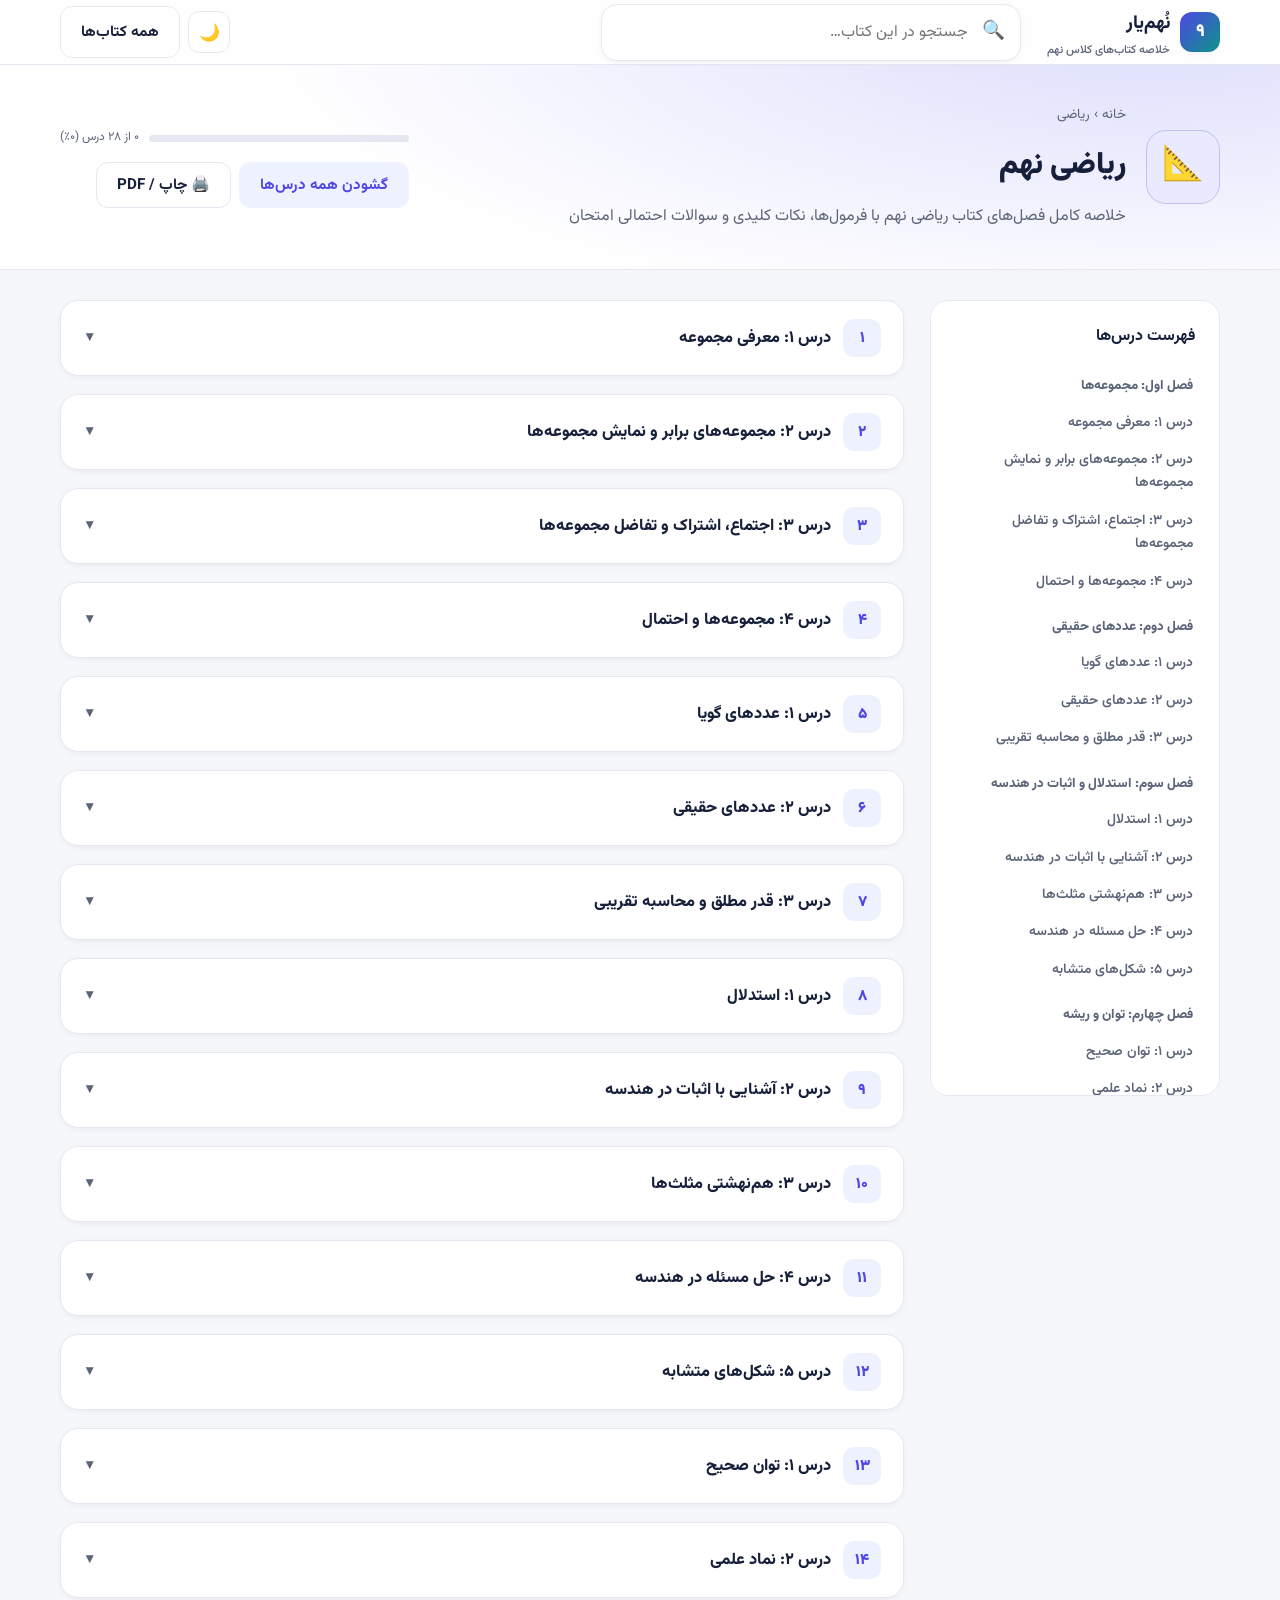
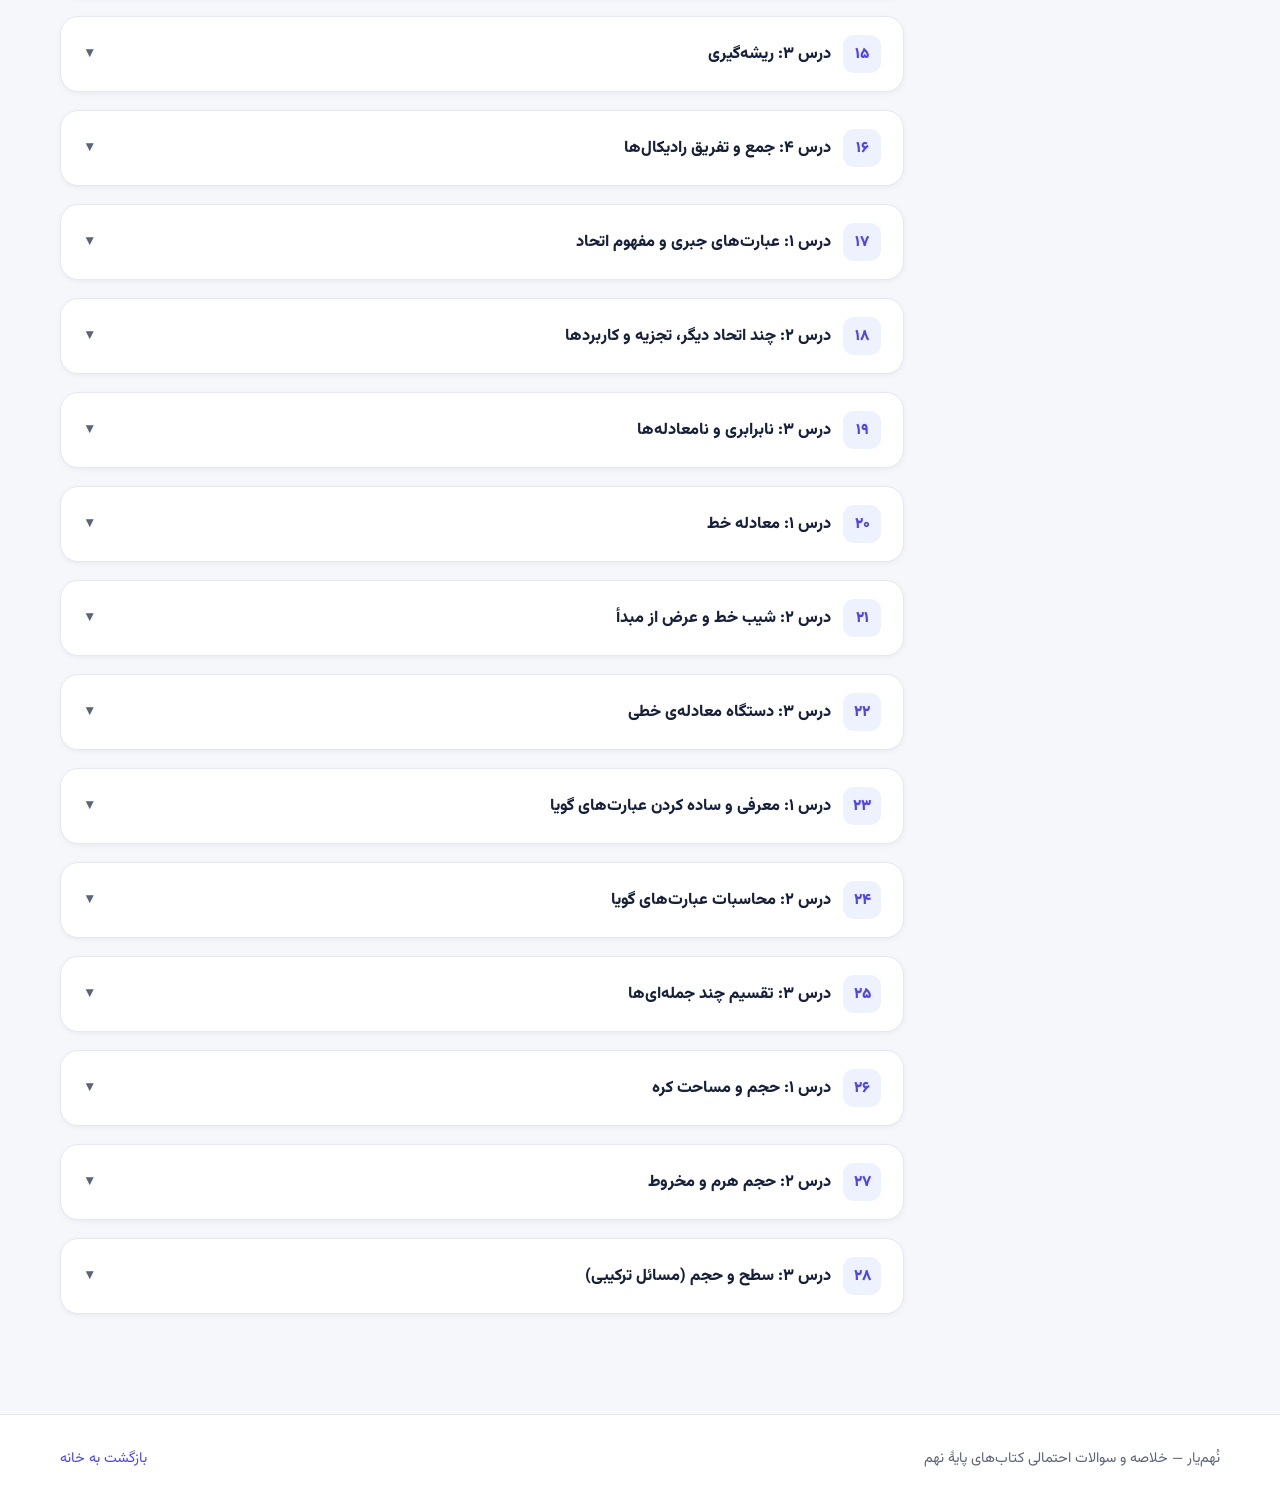
==== book.html @ f3aadf69 "نُهم‌یار: خلاصه جامع کتاب‌های نهم + سوالات احتمالی + سایت GitHub Pages Co-authored-by: arena-agent <" ====
<!DOCTYPE html>
<html lang="fa" dir="rtl" data-theme="light">
<head>
  <meta charset="UTF-8">
  <meta name="viewport" content="width=device-width, initial-scale=1.0">
  <title>کتاب | نُهم‌یار</title>
  <meta name="description" content="خلاصه درس‌به‌درس، نکات کلیدی و سوالات احتمالی امتحان با پاسخ — کتاب‌های پایه نهم.">
  <link rel="icon" href="data:image/svg+xml,<svg xmlns='http://www.w3.org/2000/svg' viewBox='0 0 100 100'><rect width='100' height='100' rx='24' fill='%234f46e5'/><text x='50' y='68' font-size='52' text-anchor='middle' fill='white' font-family='sans-serif' font-weight='bold'>۹</text></svg>">
  <link rel="preconnect" href="https://fonts.googleapis.com">
  <link rel="preconnect" href="https://fonts.gstatic.com" crossorigin>
  <link href="https://fonts.googleapis.com/css2?family=Vazirmatn:wght@300;400;500;700;800;900&display=swap" rel="stylesheet">
  <link rel="stylesheet" href="assets/css/style.css">
</head>
<body>

  <header class="site-header">
    <div class="header-inner">
      <a class="brand" href="index.html">
        <span class="brand-logo">۹</span>
        <span>نُهم‌یار<small>خلاصه کتاب‌های کلاس نهم</small></span>
      </a>
      <div class="search-box" style="flex:1;max-width:420px;margin:0 12px">
        <span class="search-ico">🔍</span>
        <input type="search" id="bookSearch" placeholder="جستجو در این کتاب…" autocomplete="off">
        <div class="search-results" id="bookSearchResults"></div>
      </div>
      <div class="header-actions">
        <button class="icon-btn" id="themeToggle" type="button" aria-label="تغییر تم">🌙</button>
        <a class="btn btn-ghost" href="index.html">همه کتاب‌ها</a>
      </div>
    </div>
  </header>

  <section class="book-hero" id="bookHero"></section>

  <div class="book-layout" id="bookRoot">
    <aside class="toc" id="bookToc"></aside>
    <main class="lessons" id="lessonsWrap"></main>
  </div>

  <footer class="site-footer">
    <div class="footer-inner">
      <div>نُهم‌یار — خلاصه و سوالات احتمالی کتاب‌های پایهٔ نهم</div>
      <div><a href="index.html">بازگشت به خانه</a></div>
    </div>
  </footer>

  <button class="back-top" id="backTop" type="button" aria-label="بازگشت به بالا">▲</button>

  <script src="assets/js/meta.js"></script>
  <script src="assets/js/data/math.js"></script>
  <script src="assets/js/data/science.js"></script>
  <script src="assets/js/data/farsi.js"></script>
  <script src="assets/js/data/arabi.js"></script>
  <script src="assets/js/data/english.js"></script>
  <script src="assets/js/data/social.js"></script>
  <script src="assets/js/data/quran.js"></script>
  <script src="assets/js/data/payam.js"></script>
  <script src="assets/js/data/defa.js"></script>
  <script src="assets/js/data/tech.js"></script>
  <script src="assets/js/data/honar.js"></script>
  <script src="assets/js/data/negaresh.js"></script>
  <script src="assets/js/app.js"></script>
</body>
</html>
---- assets/css/style.css ----
/* ===== نُهم‌یار | استایل کلی ===== */
:root {
  --bg: #f6f7fb;
  --bg-soft: #ffffff;
  --bg-raised: #ffffff;
  --text: #17203a;
  --text-soft: #5b6478;
  --primary: #4f46e5;
  --primary-soft: #eef2ff;
  --accent: #0d9488;
  --accent-soft: #ccfbf1;
  --warn: #d97706;
  --danger: #dc2626;
  --border: #e5e8f0;
  --shadow: 0 10px 30px -12px rgba(23, 32, 58, 0.14);
  --shadow-sm: 0 2px 10px -4px rgba(23, 32, 58, 0.12);
  --radius: 18px;
  --radius-sm: 12px;
  --font: "Vazirmatn", "Segoe UI", Tahoma, sans-serif;
  --header-h: 64px;
}
html[data-theme="dark"] {
  --bg: #0f1422;
  --bg-soft: #171d2f;
  --bg-raised: #1c2438;
  --text: #e8ecf6;
  --text-soft: #9aa5bd;
  --primary: #818cf8;
  --primary-soft: #232a4d;
  --accent: #2dd4bf;
  --accent-soft: #12352f;
  --warn: #fbbf24;
  --danger: #f87171;
  --border: #2a3350;
  --shadow: 0 10px 30px -12px rgba(0, 0, 0, 0.5);
  --shadow-sm: 0 2px 10px -4px rgba(0, 0, 0, 0.4);
}

* { box-sizing: border-box; }
html { scroll-behavior: smooth; }
body {
  margin: 0;
  font-family: var(--font);
  background: var(--bg);
  color: var(--text);
  line-height: 2;
  -webkit-font-smoothing: antialiased;
}
a { color: var(--primary); text-decoration: none; }
a:hover { text-decoration: underline; }
img { max-width: 100%; }
::selection { background: var(--primary); color: #fff; }

/* ===== هدر ===== */
.site-header {
  position: sticky; top: 0; z-index: 50;
  background: color-mix(in srgb, var(--bg-soft) 85%, transparent);
  backdrop-filter: blur(14px);
  border-bottom: 1px solid var(--border);
}
.header-inner {
  max-width: 1200px; margin: 0 auto; padding: 0 20px;
  height: var(--header-h); display: flex; align-items: center; gap: 14px;
}
.brand { display: flex; align-items: center; gap: 10px; color: var(--text); font-weight: 800; font-size: 1.15rem; }
.brand:hover { text-decoration: none; }
.brand-logo {
  width: 40px; height: 40px; border-radius: 12px; flex: none;
  background: linear-gradient(135deg, var(--primary), var(--accent));
  color: #fff; display: grid; place-items: center; font-size: 1.1rem; font-weight: 900;
  box-shadow: var(--shadow-sm);
}
.brand small { display: block; font-size: 0.72rem; color: var(--text-soft); font-weight: 500; line-height: 1.4; }
.header-actions { margin-inline-start: auto; display: flex; gap: 8px; align-items: center; }

.icon-btn {
  width: 42px; height: 42px; border-radius: 12px; border: 1px solid var(--border);
  background: var(--bg-soft); color: var(--text); cursor: pointer; font-size: 1.05rem;
  display: grid; place-items: center; transition: 0.2s;
}
.icon-btn:hover { border-color: var(--primary); color: var(--primary); transform: translateY(-1px); }

/* ===== دکمه‌ها ===== */
.btn {
  display: inline-flex; align-items: center; gap: 8px; justify-content: center;
  padding: 10px 20px; border-radius: 12px; border: 1px solid transparent;
  font-family: var(--font); font-size: 0.95rem; font-weight: 700; cursor: pointer; transition: 0.2s;
}
.btn-primary { background: var(--primary); color: #fff; box-shadow: var(--shadow-sm); }
.btn-primary:hover { filter: brightness(1.08); text-decoration: none; transform: translateY(-1px); }
.btn-ghost { background: transparent; border-color: var(--border); color: var(--text); }
.btn-ghost:hover { border-color: var(--primary); color: var(--primary); text-decoration: none; }
.btn-soft { background: var(--primary-soft); color: var(--primary); }
.btn-soft:hover { text-decoration: none; filter: brightness(0.97); }

/* ===== هیرو ===== */
.hero {
  position: relative; overflow: hidden;
  background:
    radial-gradient(1000px 400px at 85% -10%, color-mix(in srgb, var(--primary) 22%, transparent), transparent),
    radial-gradient(700px 320px at 10% 110%, color-mix(in srgb, var(--accent) 18%, transparent), transparent),
    var(--bg-soft);
  border-bottom: 1px solid var(--border);
}
.hero-inner { max-width: 1200px; margin: 0 auto; padding: 56px 20px 48px; }
.hero h1 { font-size: clamp(1.7rem, 4vw, 2.6rem); line-height: 1.7; margin: 0 0 10px; font-weight: 900; }
.hero h1 .grad {
  background: linear-gradient(90deg, var(--primary), var(--accent));
  -webkit-background-clip: text; background-clip: text; color: transparent;
}
.hero p.lead { color: var(--text-soft); font-size: 1.05rem; max-width: 720px; margin: 0 0 26px; }
.hero-badges { display: flex; flex-wrap: wrap; gap: 10px; margin-top: 22px; }
.badge {
  display: inline-flex; align-items: center; gap: 6px; padding: 6px 14px;
  border-radius: 999px; background: var(--bg-raised); border: 1px solid var(--border);
  font-size: 0.85rem; color: var(--text-soft); font-weight: 600;
}

/* ===== جستجو ===== */
.search-box { position: relative; max-width: 640px; }
.search-box input {
  width: 100%; padding: 15px 52px 15px 18px; border-radius: 16px;
  border: 1.5px solid var(--border); background: var(--bg-raised); color: var(--text);
  font-family: var(--font); font-size: 1rem; outline: none; box-shadow: var(--shadow-sm);
  transition: 0.2s;
}
.search-box input:focus { border-color: var(--primary); box-shadow: 0 0 0 4px color-mix(in srgb, var(--primary) 18%, transparent); }
.search-box .search-ico {
  position: absolute; inset-inline-start: 16px; top: 50%; transform: translateY(-50%);
  color: var(--text-soft); pointer-events: none; font-size: 1.15rem;
}
.search-results {
  position: absolute; top: calc(100% + 8px); inset-inline: 0; z-index: 60;
  background: var(--bg-raised); border: 1px solid var(--border); border-radius: 16px;
  box-shadow: var(--shadow); max-height: 420px; overflow: auto; display: none;
}
.search-results.open { display: block; }
.sr-item { padding: 12px 16px; border-bottom: 1px solid var(--border); cursor: pointer; }
.sr-item:last-child { border-bottom: 0; }
.sr-item:hover { background: var(--primary-soft); }
.sr-item .t { font-weight: 700; font-size: 0.95rem; }
.sr-item .s { color: var(--text-soft); font-size: 0.82rem; line-height: 1.8; }
.sr-item mark { background: color-mix(in srgb, var(--accent) 30%, transparent); color: inherit; border-radius: 4px; padding: 0 2px; }
.sr-empty { padding: 18px; text-align: center; color: var(--text-soft); }

/* ===== بخش‌ها ===== */
.section { max-width: 1200px; margin: 0 auto; padding: 42px 20px; }
.section-head { display: flex; align-items: baseline; gap: 12px; margin-bottom: 22px; flex-wrap: wrap; }
.section-head h2 { margin: 0; font-size: 1.45rem; font-weight: 900; }
.section-head p { margin: 0; color: var(--text-soft); font-size: 0.95rem; }

/* ===== کارت کتاب‌ها ===== */
.books-grid {
  display: grid; gap: 18px;
  grid-template-columns: repeat(auto-fill, minmax(270px, 1fr));
}
.book-card {
  position: relative; display: flex; flex-direction: column; gap: 12px;
  background: var(--bg-raised); border: 1px solid var(--border); border-radius: var(--radius);
  padding: 20px; box-shadow: var(--shadow-sm); transition: 0.22s; color: var(--text);
  overflow: hidden;
}
.book-card:hover { transform: translateY(-4px); box-shadow: var(--shadow); text-decoration: none; border-color: color-mix(in srgb, var(--c, var(--primary)) 45%, var(--border)); }
.book-card::before {
  content: ""; position: absolute; inset: 0 0 auto 0; height: 4px;
  background: linear-gradient(90deg, var(--c, var(--primary)), transparent);
}
.bc-top { display: flex; align-items: center; gap: 12px; }
.bc-icon {
  width: 52px; height: 52px; border-radius: 15px; flex: none; display: grid; place-items: center;
  font-size: 1.55rem; background: color-mix(in srgb, var(--c, var(--primary)) 14%, var(--bg-soft));
  border: 1px solid color-mix(in srgb, var(--c, var(--primary)) 30%, var(--border));
}
.bc-title { font-weight: 900; font-size: 1.12rem; }
.bc-tag { display: inline-block; font-size: 0.78rem; color: var(--c, var(--primary)); font-weight: 700; }
.bc-desc { color: var(--text-soft); font-size: 0.88rem; line-height: 1.9; margin: 0; flex: 1; }
.bc-foot { display: flex; align-items: center; justify-content: space-between; gap: 10px; }
.progress { flex: 1; height: 7px; border-radius: 99px; background: var(--border); overflow: hidden; }
.progress i { display: block; height: 100%; width: 0; border-radius: 99px; background: var(--c, var(--primary)); transition: width 0.4s; }
.progress-label { font-size: 0.76rem; color: var(--text-soft); white-space: nowrap; }

/* ===== صفحه کتاب ===== */
.book-hero {
  background:
    radial-gradient(900px 300px at 90% -20%, color-mix(in srgb, var(--c, var(--primary)) 22%, transparent), transparent),
    var(--bg-soft);
  border-bottom: 1px solid var(--border);
}
.book-hero-inner { max-width: 1200px; margin: 0 auto; padding: 36px 20px; display: flex; gap: 20px; align-items: center; flex-wrap: wrap; }
.book-hero .bc-icon { width: 74px; height: 74px; font-size: 2.1rem; border-radius: 20px; }
.book-hero h1 { margin: 0; font-size: 1.9rem; font-weight: 900; }
.book-hero .sub { color: var(--text-soft); margin: 4px 0 0; }
.breadcrumb { font-size: 0.85rem; color: var(--text-soft); margin-bottom: 8px; }
.breadcrumb a { color: var(--text-soft); }
.book-progress-wrap { min-width: 220px; flex: 1; max-width: 380px; }

.book-layout {
  max-width: 1200px; margin: 0 auto; padding: 30px 20px 70px;
  display: grid; grid-template-columns: 290px 1fr; gap: 26px; align-items: start;
}

/* سایدبار */
.toc {
  position: sticky; top: calc(var(--header-h) + 16px);
  background: var(--bg-raised); border: 1px solid var(--border); border-radius: var(--radius);
  padding: 16px; max-height: calc(100vh - var(--header-h) - 40px); overflow: auto;
}
.toc h3 { margin: 4px 8px 12px; font-size: 1rem; }
.toc-group { margin-bottom: 6px; }
.toc-group > .g-title {
  font-size: 0.83rem; font-weight: 800; color: var(--text-soft);
  padding: 8px 10px 4px; display: block;
}
.toc a {
  display: flex; align-items: center; gap: 8px; padding: 7px 10px; border-radius: 10px;
  color: var(--text-soft); font-size: 0.86rem; font-weight: 600; line-height: 1.7;
}
.toc a:hover { background: var(--primary-soft); color: var(--primary); text-decoration: none; }
.toc a.active { background: var(--primary); color: #fff; }
.toc a .done { color: var(--accent); font-size: 0.85rem; margin-inline-start: auto; }
.toc a.active .done { color: #fff; }

/* محتوای دروس */
.lessons { display: flex; flex-direction: column; gap: 18px; min-width: 0; }
.chapter-head {
  display: flex; align-items: center; gap: 12px; margin: 18px 4px 2px; scroll-margin-top: 90px;
}
.chapter-head h2 {
  margin: 0; font-size: 1.25rem; font-weight: 900;
}
.chapter-head .line { flex: 1; height: 2px; background: linear-gradient(90deg, var(--c, var(--primary)), transparent); border-radius: 99px; opacity: 0.5; }

.lesson-card {
  background: var(--bg-raised); border: 1px solid var(--border); border-radius: var(--radius);
  overflow: hidden; scroll-margin-top: 90px; box-shadow: var(--shadow-sm);
}
.lesson-card > summary {
  list-style: none; cursor: pointer; padding: 18px 22px; display: flex; align-items: center; gap: 12px;
  user-select: none;
}
.lesson-card > summary::-webkit-details-marker { display: none; }
.lesson-card > summary:hover { background: color-mix(in srgb, var(--primary) 5%, transparent); }
.lesson-num {
  width: 38px; height: 38px; border-radius: 11px; flex: none; display: grid; place-items: center;
  background: var(--primary-soft); color: var(--primary); font-weight: 900; font-size: 0.95rem;
}
.lesson-title { font-weight: 800; font-size: 1.02rem; flex: 1; }
.chev { color: var(--text-soft); transition: transform 0.25s; font-size: 0.85rem; }
.lesson-card[open] .chev { transform: rotate(180deg); }
.lesson-body { padding: 4px 22px 22px; border-top: 1px dashed var(--border); }

.mark-read {
  display: inline-flex; align-items: center; gap: 8px; cursor: pointer; user-select: none;
  font-size: 0.85rem; color: var(--text-soft); font-weight: 700;
  border: 1px solid var(--border); border-radius: 999px; padding: 6px 14px; transition: 0.2s;
}
.mark-read:hover { border-color: var(--accent); color: var(--accent); }
.mark-read input { accent-color: var(--accent); width: 16px; height: 16px; cursor: pointer; }
.mark-read.checked { background: var(--accent-soft); border-color: var(--accent); color: var(--accent); }

.lesson-summary { font-size: 0.98rem; }
.lesson-summary p { margin: 12px 0; }
.lesson-summary ul, .lesson-summary ol { padding-inline-start: 1.4em; margin: 10px 0; }
.lesson-summary li { margin: 6px 0; }
.lesson-summary b, .lesson-summary strong { color: var(--text); }
.lesson-summary .formula {
  display: inline-block; direction: ltr; background: var(--primary-soft); color: var(--primary);
  padding: 2px 12px; border-radius: 8px; font-family: "Segoe UI", Tahoma, sans-serif; font-weight: 700; margin: 2px 0;
  border: 1px solid color-mix(in srgb, var(--primary) 25%, transparent);
}
.lesson-summary .note {
  background: color-mix(in srgb, var(--accent) 10%, var(--bg-soft));
  border: 1px solid color-mix(in srgb, var(--accent) 35%, var(--border));
  border-radius: 12px; padding: 12px 16px; margin: 14px 0; font-size: 0.93rem;
}
.lesson-summary .note::before { content: "💡 نکته: "; font-weight: 800; color: var(--accent); }

.keypoints {
  margin: 16px 0; padding: 16px 18px; border-radius: 14px;
  background: color-mix(in srgb, var(--warn) 9%, var(--bg-soft));
  border: 1px solid color-mix(in srgb, var(--warn) 30%, var(--border));
}
.keypoints h4 { margin: 0 0 8px; font-size: 0.98rem; color: var(--warn); }
.keypoints ul { margin: 0; padding-inline-start: 1.3em; }
.keypoints li { margin: 5px 0; font-size: 0.93rem; }

.vocab-table { width: 100%; border-collapse: collapse; margin: 14px 0; font-size: 0.92rem; }
.vocab-table th, .vocab-table td { border: 1px solid var(--border); padding: 9px 12px; text-align: right; }
.vocab-table th { background: var(--primary-soft); color: var(--primary); font-size: 0.86rem; }
.vocab-table tr:nth-child(even) td { background: color-mix(in srgb, var(--text) 3%, transparent); }

.qa-block { margin-top: 18px; }
.qa-block h4 {
  margin: 0 0 10px; font-size: 1.02rem; display: flex; align-items: center; gap: 8px;
}
.qa-item {
  border: 1px solid var(--border); border-radius: 13px; margin: 9px 0; overflow: hidden;
  background: var(--bg-soft);
}
.qa-item summary {
  list-style: none; cursor: pointer; padding: 12px 16px; display: flex; gap: 10px; align-items: flex-start;
  font-size: 0.93rem; font-weight: 700;
}
.qa-item summary::-webkit-details-marker { display: none; }
.qa-item summary:hover { background: var(--primary-soft); }
.qa-item summary .q-ico {
  width: 26px; height: 26px; border-radius: 8px; flex: none; display: grid; place-items: center;
  background: var(--primary); color: #fff; font-size: 0.78rem; font-weight: 900; margin-top: 4px;
}
.qa-item .answer {
  padding: 4px 48px 14px 16px; color: var(--text-soft); font-size: 0.92rem;
  border-top: 1px dashed var(--border); line-height: 2.1;
}
.qa-item .answer strong { color: var(--accent); }

/* ===== فوتر ===== */
.site-footer {
  border-top: 1px solid var(--border); background: var(--bg-soft); margin-top: 30px;
}
.footer-inner {
  max-width: 1200px; margin: 0 auto; padding: 30px 20px; display: flex; gap: 18px;
  align-items: center; justify-content: space-between; flex-wrap: wrap; color: var(--text-soft); font-size: 0.9rem;
}

/* ===== سایر ===== */
.chips { display: flex; flex-wrap: wrap; gap: 8px; }
.chip {
  padding: 7px 15px; border-radius: 999px; border: 1px solid var(--border);
  background: var(--bg-raised); color: var(--text-soft); font-size: 0.86rem; font-weight: 700;
  cursor: pointer; transition: 0.2s;
}
.chip:hover, .chip.active { background: var(--primary); color: #fff; border-color: var(--primary); text-decoration: none; }

.stat-row { display: grid; grid-template-columns: repeat(auto-fit, minmax(150px, 1fr)); gap: 14px; margin-top: 26px; }
.stat {
  background: var(--bg-raised); border: 1px solid var(--border); border-radius: 16px;
  padding: 18px; text-align: center;
}
.stat .n { font-size: 1.65rem; font-weight: 900; color: var(--primary); line-height: 1.5; }
.stat .l { color: var(--text-soft); font-size: 0.85rem; }

.about-card {
  background: var(--bg-raised); border: 1px solid var(--border); border-radius: var(--radius);
  padding: 26px; box-shadow: var(--shadow-sm);
}
.about-card h3 { margin-top: 0; }

.legend { display: flex; gap: 16px; flex-wrap: wrap; color: var(--text-soft); font-size: 0.85rem; }

.back-top {
  position: fixed; bottom: 22px; inset-inline-start: 22px; z-index: 40; width: 46px; height: 46px;
  border-radius: 14px; border: 1px solid var(--border); background: var(--bg-raised); color: var(--primary);
  font-size: 1.15rem; cursor: pointer; box-shadow: var(--shadow); display: none;
}
.back-top.show { display: grid; place-items: center; }

/* ===== ریسپانسیو ===== */
@media (max-width: 980px) {
  .book-layout { grid-template-columns: 1fr; }
  .toc { position: static; max-height: none; }
}
@media (max-width: 640px) {
  .hero-inner { padding: 38px 16px 34px; }
  .header-inner { padding: 0 14px; }
  .section { padding: 30px 14px; }
  .lesson-body { padding: 4px 14px 18px; }
  .lesson-card > summary { padding: 15px 14px; }
  .qa-item .answer { padding: 4px 14px 12px; }
}

/* ===== چاپ ===== */
@media print {
  .site-header, .toc, .back-top, .site-footer, .header-actions, .mark-read { display: none !important; }
  .book-layout { display: block; }
  .lesson-card > summary { list-style: none; }
  .lesson-card { box-shadow: none; break-inside: avoid; }
  .qa-item[open] .answer, .qa-item .answer { display: block !important; }
  body { background: #fff; }
}
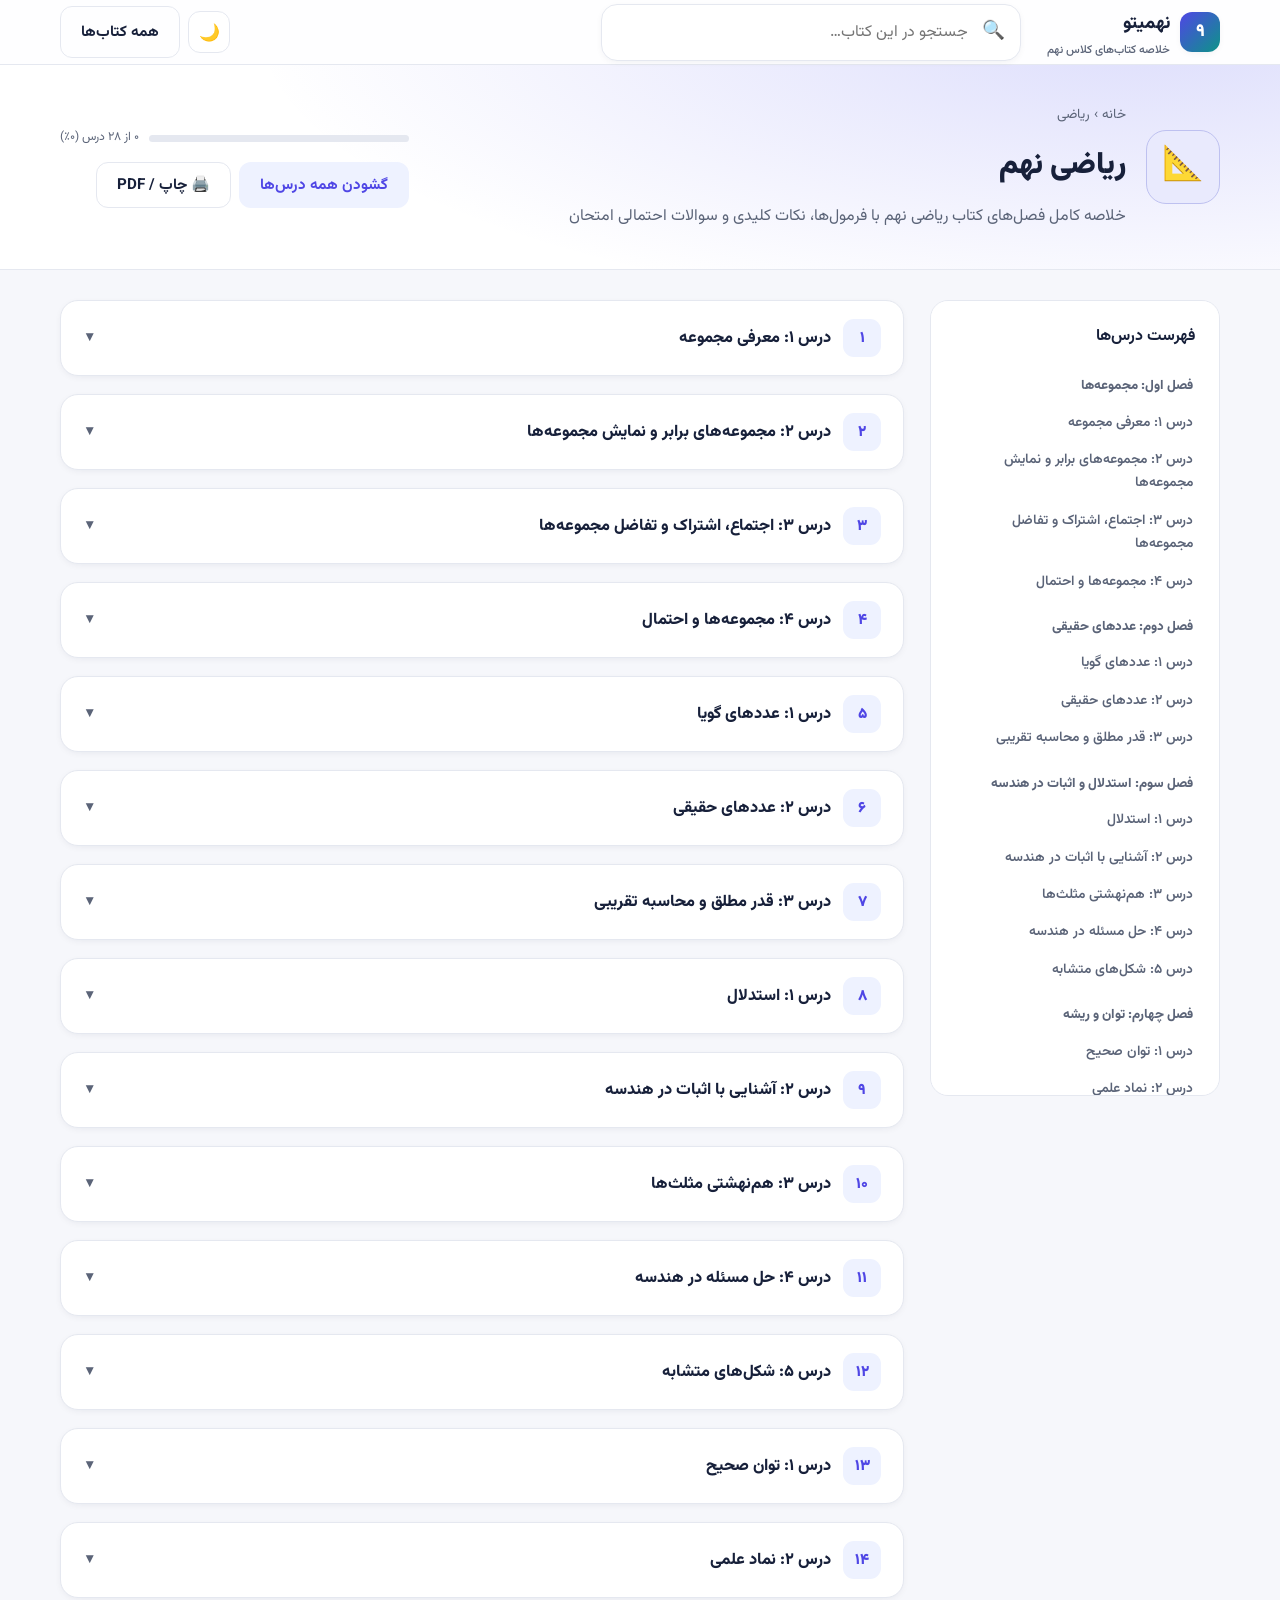
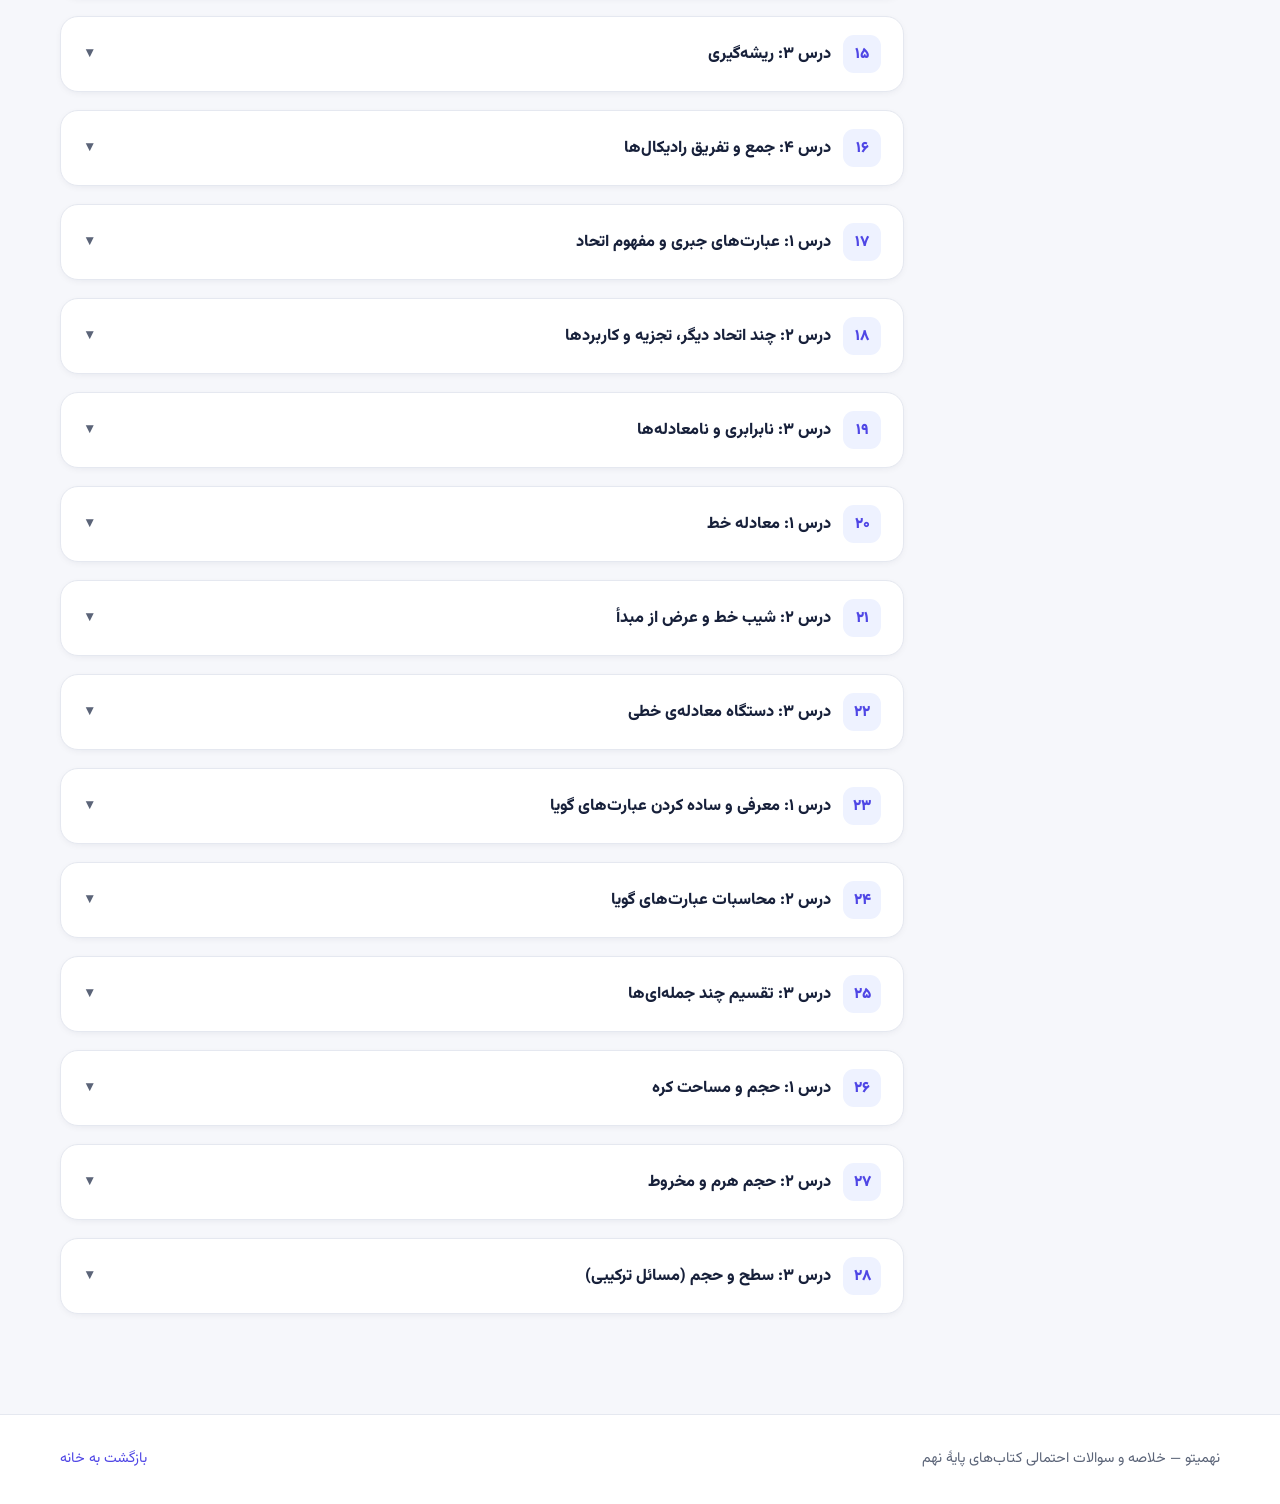
==== commit 9226999d: "Rebrand to unique name: نهمیتو (Nohomito) for exclusive search ranking Co-authored-by: arena-agent <" ====
--- a/book.html
+++ b/book.html
@@ -3,9 +3,21 @@
 <head>
   <meta charset="UTF-8">
   <meta name="viewport" content="width=device-width, initial-scale=1.0">
-  <title>کتاب | نُهم‌یار</title>
-  <meta name="description" content="خلاصه درس‌به‌درس، نکات کلیدی و سوالات احتمالی امتحان با پاسخ — کتاب‌های پایه نهم.">
-  <link rel="icon" href="data:image/svg+xml,<svg xmlns='http://www.w3.org/2000/svg' viewBox='0 0 100 100'><rect width='100' height='100' rx='24' fill='%234f46e5'/><text x='50' y='68' font-size='52' text-anchor='middle' fill='white' font-family='sans-serif' font-weight='bold'>۹</text></svg>">
+  <title>نهمیتو | خلاصه کتاب‌های کلاس نهم</title>
+  <meta name="description" content="خلاصه درس‌به‌درس کتاب‌های کلاس نهم با نکات کلیدی، واژگان و سوالات احتمالی امتحان — نهمیتو.">
+  <meta name="robots" content="index, follow">
+  <link rel="canonical" href="https://javadxpro.github.io/class/book.html">
+  <meta name="theme-color" content="#4f46e5">
+  <meta name="google-site-verification" content="zN7B6Nhyin30rbVm2v5syZvra8S0HAef1WgD1QwRKaw">
+  <meta property="og:type" content="article">
+  <meta property="og:locale" content="fa_IR">
+  <meta property="og:site_name" content="نهمیتو">
+  <meta property="og:title" content="نهمیتو | خلاصه کتاب‌های کلاس نهم">
+  <meta property="og:description" content="خلاصه درس‌به‌درس کتاب‌های نهم با نکات کلیدی و سوالات احتمالی امتحان.">
+  <meta property="og:image" content="https://javadxpro.github.io/class/assets/img/cover.png">
+  <meta name="twitter:card" content="summary_large_image">
+  <link rel="icon" href="icon.svg" type="image/svg+xml">
+  <link rel="manifest" href="manifest.json">
   <link rel="preconnect" href="https://fonts.googleapis.com">
   <link rel="preconnect" href="https://fonts.gstatic.com" crossorigin>
   <link href="https://fonts.googleapis.com/css2?family=Vazirmatn:wght@300;400;500;700;800;900&display=swap" rel="stylesheet">
@@ -17,7 +29,7 @@
     <div class="header-inner">
       <a class="brand" href="index.html">
         <span class="brand-logo">۹</span>
-        <span>نُهم‌یار<small>خلاصه کتاب‌های کلاس نهم</small></span>
+        <span>نهمیتو<small>خلاصه کتاب‌های کلاس نهم</small></span>
       </a>
       <div class="search-box" style="flex:1;max-width:420px;margin:0 12px">
         <span class="search-ico">🔍</span>
@@ -40,7 +52,7 @@
 
   <footer class="site-footer">
     <div class="footer-inner">
-      <div>نُهم‌یار — خلاصه و سوالات احتمالی کتاب‌های پایهٔ نهم</div>
+      <div>نهمیتو — خلاصه و سوالات احتمالی کتاب‌های پایهٔ نهم</div>
       <div><a href="index.html">بازگشت به خانه</a></div>
     </div>
   </footer>
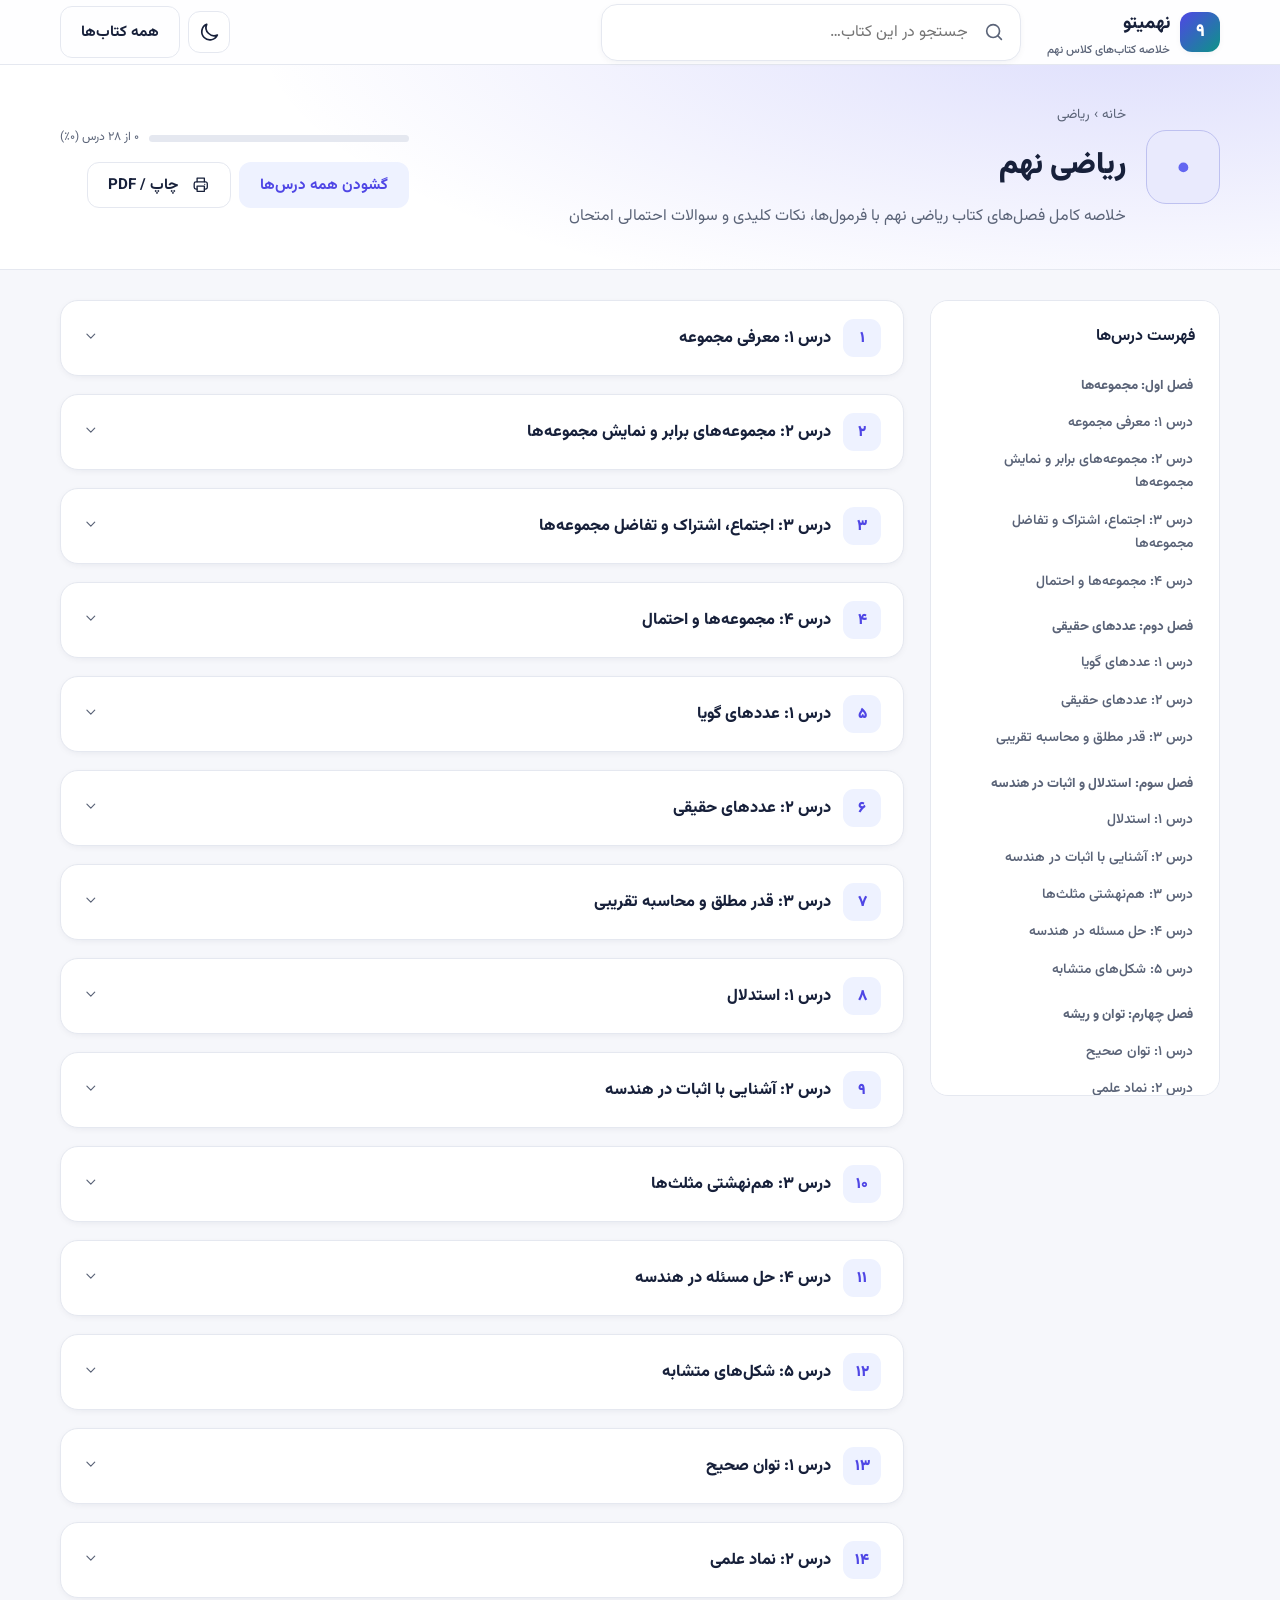
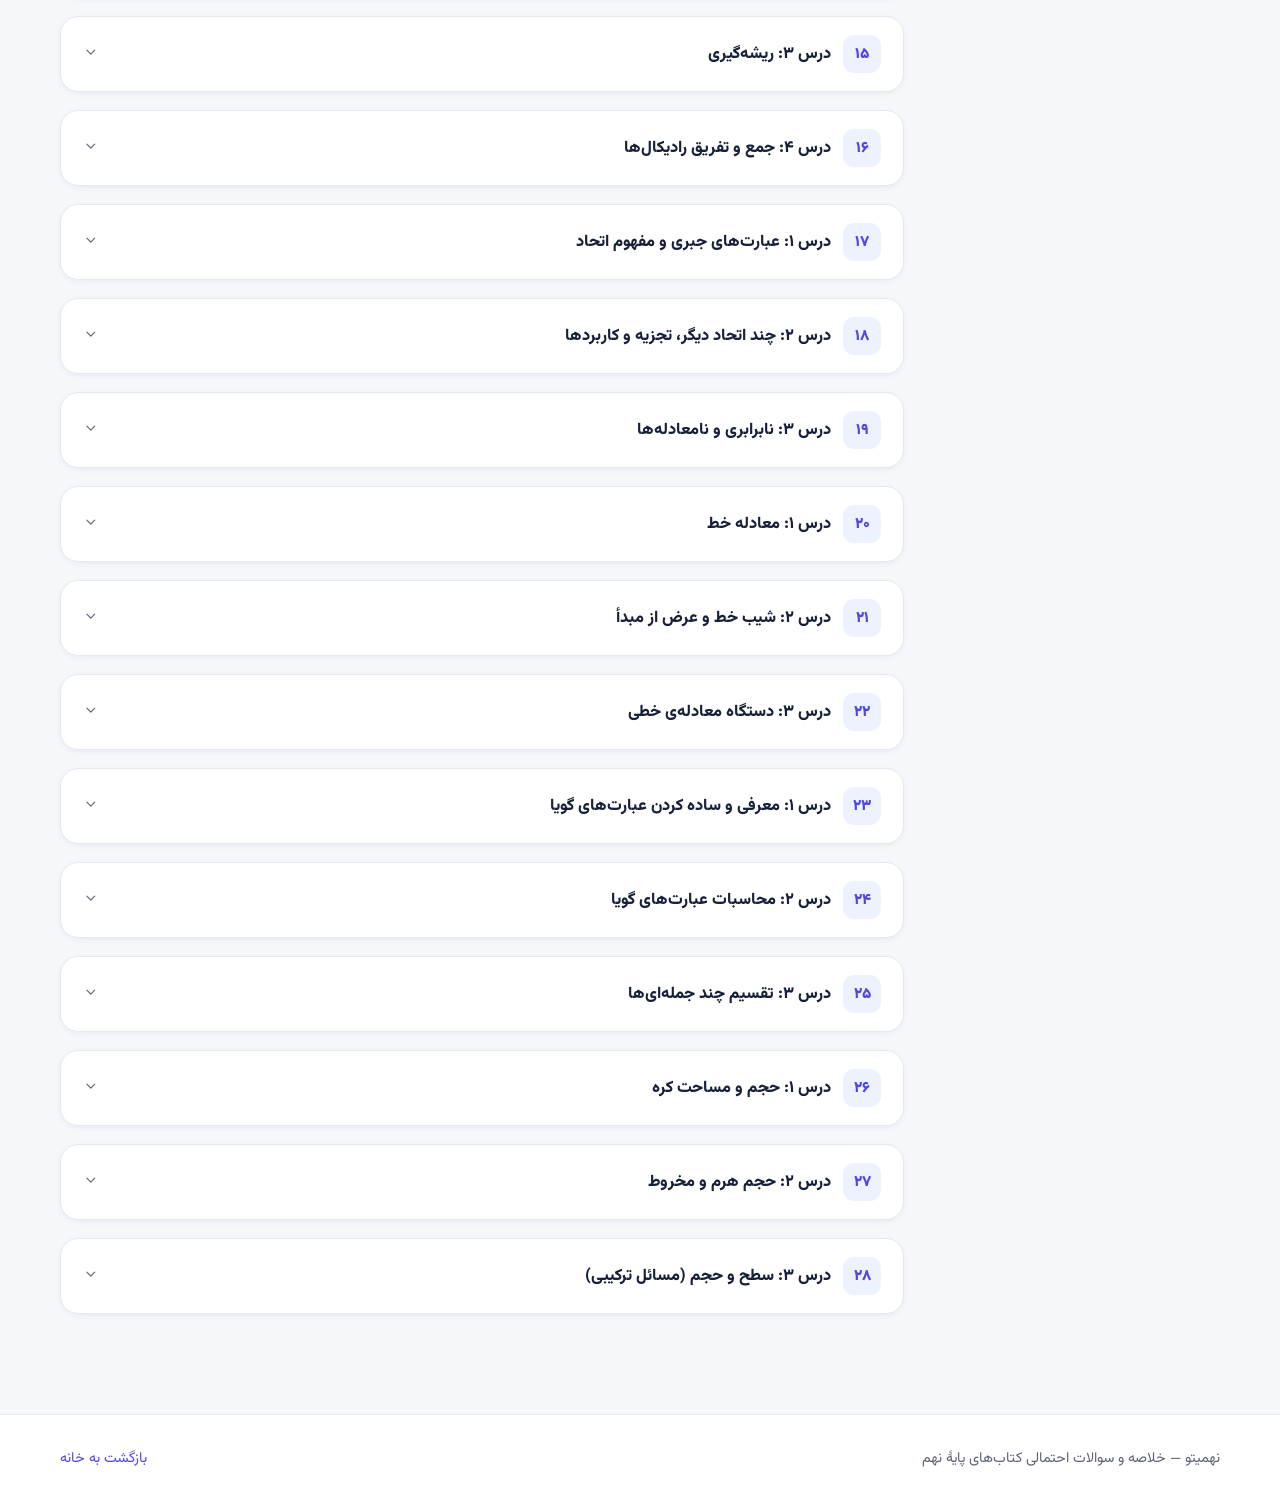
==== commit 3acda3fe: "Replace Android emojis with themed custom SVG icon set Co-authored-by: arena-agent <297053741+arena-" ====
--- a/book.html
+++ b/book.html
@@ -32,12 +32,12 @@
         <span>نهمیتو<small>خلاصه کتاب‌های کلاس نهم</small></span>
       </a>
       <div class="search-box" style="flex:1;max-width:420px;margin:0 12px">
-        <span class="search-ico">🔍</span>
+        <span class="search-ico" data-icon="search"></span>
         <input type="search" id="bookSearch" placeholder="جستجو در این کتاب…" autocomplete="off">
         <div class="search-results" id="bookSearchResults"></div>
       </div>
       <div class="header-actions">
-        <button class="icon-btn" id="themeToggle" type="button" aria-label="تغییر تم">🌙</button>
+        <button class="icon-btn" id="themeToggle" type="button" aria-label="تغییر تم"><span data-icon="moon"></span></button>
         <a class="btn btn-ghost" href="index.html">همه کتاب‌ها</a>
       </div>
     </div>
@@ -57,8 +57,9 @@
     </div>
   </footer>
 
-  <button class="back-top" id="backTop" type="button" aria-label="بازگشت به بالا">▲</button>
+  <button class="back-top" id="backTop" type="button" aria-label="بازگشت به بالا"><span data-icon="arrowup"></span></button>
 
+  <script src="assets/js/icons.js"></script>
   <script src="assets/js/meta.js"></script>
   <script src="assets/js/data/math.js"></script>
   <script src="assets/js/data/science.js"></script>
--- a/assets/css/style.css
+++ b/assets/css/style.css
@@ -141,7 +141,8 @@
 .sr-item .t { font-weight: 700; font-size: 0.95rem; }
 .sr-item .s { color: var(--text-soft); font-size: 0.82rem; line-height: 1.8; }
 .sr-item mark { background: color-mix(in srgb, var(--accent) 30%, transparent); color: inherit; border-radius: 4px; padding: 0 2px; }
-.sr-empty { padding: 18px; text-align: center; color: var(--text-soft); }
+.sr-empty { padding: 22px; display: flex; flex-direction: column; align-items: center; gap: 8px; text-align: center; color: var(--text-soft); }
+.sr-empty .ico-lg { width: 2.6em; height: 2.6em; opacity: 0.55; }
 
 /* ===== بخش‌ها ===== */
 .section { max-width: 1200px; margin: 0 auto; padding: 42px 20px; }
@@ -273,7 +274,8 @@
   border: 1px solid color-mix(in srgb, var(--accent) 35%, var(--border));
   border-radius: 12px; padding: 12px 16px; margin: 14px 0; font-size: 0.93rem;
 }
-.lesson-summary .note::before { content: "💡 نکته: "; font-weight: 800; color: var(--accent); }
+.lesson-summary .note-label { color: var(--accent); font-weight: 800; margin-inline-end: 4px; }
+.lesson-summary .note-label .ico { width: 1.1em; height: 1.1em; vertical-align: -0.18em; margin-inline-end: 3px; }
 
 .keypoints {
   margin: 16px 0; padding: 16px 18px; border-radius: 14px;
@@ -284,6 +286,7 @@
 .keypoints ul { margin: 0; padding-inline-start: 1.3em; }
 .keypoints li { margin: 5px 0; font-size: 0.93rem; }
 
+.vocab-h4 { margin: 16px 0 4px; font-size: 1rem; }
 .vocab-table { width: 100%; border-collapse: collapse; margin: 14px 0; font-size: 0.92rem; }
 .vocab-table th, .vocab-table td { border: 1px solid var(--border); padding: 9px 12px; text-align: right; }
 .vocab-table th { background: var(--primary-soft); color: var(--primary); font-size: 0.86rem; }
@@ -367,6 +370,30 @@
   .lesson-card > summary { padding: 15px 14px; }
   .qa-item .answer { padding: 4px 14px 12px; }
 }
+
+/* ===== آیکون‌های SVG (نهمیتو) ===== */
+.ico { display: inline-block; width: 1em; height: 1em; vertical-align: -0.14em; flex: none; }
+.ico-lg { width: 2.6em; height: 2.6em; vertical-align: 0; }
+.ico-primary { color: var(--primary); }
+.ico-accent { color: var(--accent); }
+.ico-warn { color: var(--warn); }
+.ico-violet { color: #8b5cf6; }
+html[data-theme="dark"] .ico-violet { color: #a78bfa; }
+
+.icon-btn .ico { width: 1.35em; height: 1.35em; }
+.search-box .search-ico { width: 1.2em; height: 1.2em; }
+.badge .ico { width: 1.15em; height: 1.15em; }
+.ico-hero { width: 0.95em; height: 0.95em; vertical-align: -0.05em; margin-inline: 0.12em; color: var(--primary); }
+.legend .ico { width: 1.2em; height: 1.2em; }
+.about-card h3 .ico { width: 1.15em; height: 1.15em; margin-inline-end: 6px; }
+.bc-icon .ico { width: 1.55em; height: 1.55em; color: var(--c, var(--primary)); }
+.book-hero .bc-icon .ico { width: 1.75em; height: 1.75em; }
+.chev .ico { width: 1.15em; height: 1.15em; }
+.back-top .ico { width: 1.3em; height: 1.3em; }
+.done .ico { width: 1.05em; height: 1.05em; color: var(--accent); }
+.btn .ico { width: 1.15em; height: 1.15em; vertical-align: -0.18em; margin-inline-end: 6px; }
+.keypoints h4 .ico, .qa-block h4 .ico, .vocab-h4 .ico { width: 1.15em; height: 1.15em; margin-inline-end: 6px; vertical-align: -0.18em; }
+.qa-block h4 .ico { color: var(--primary); }
 
 /* ===== چاپ ===== */
 @media print {
